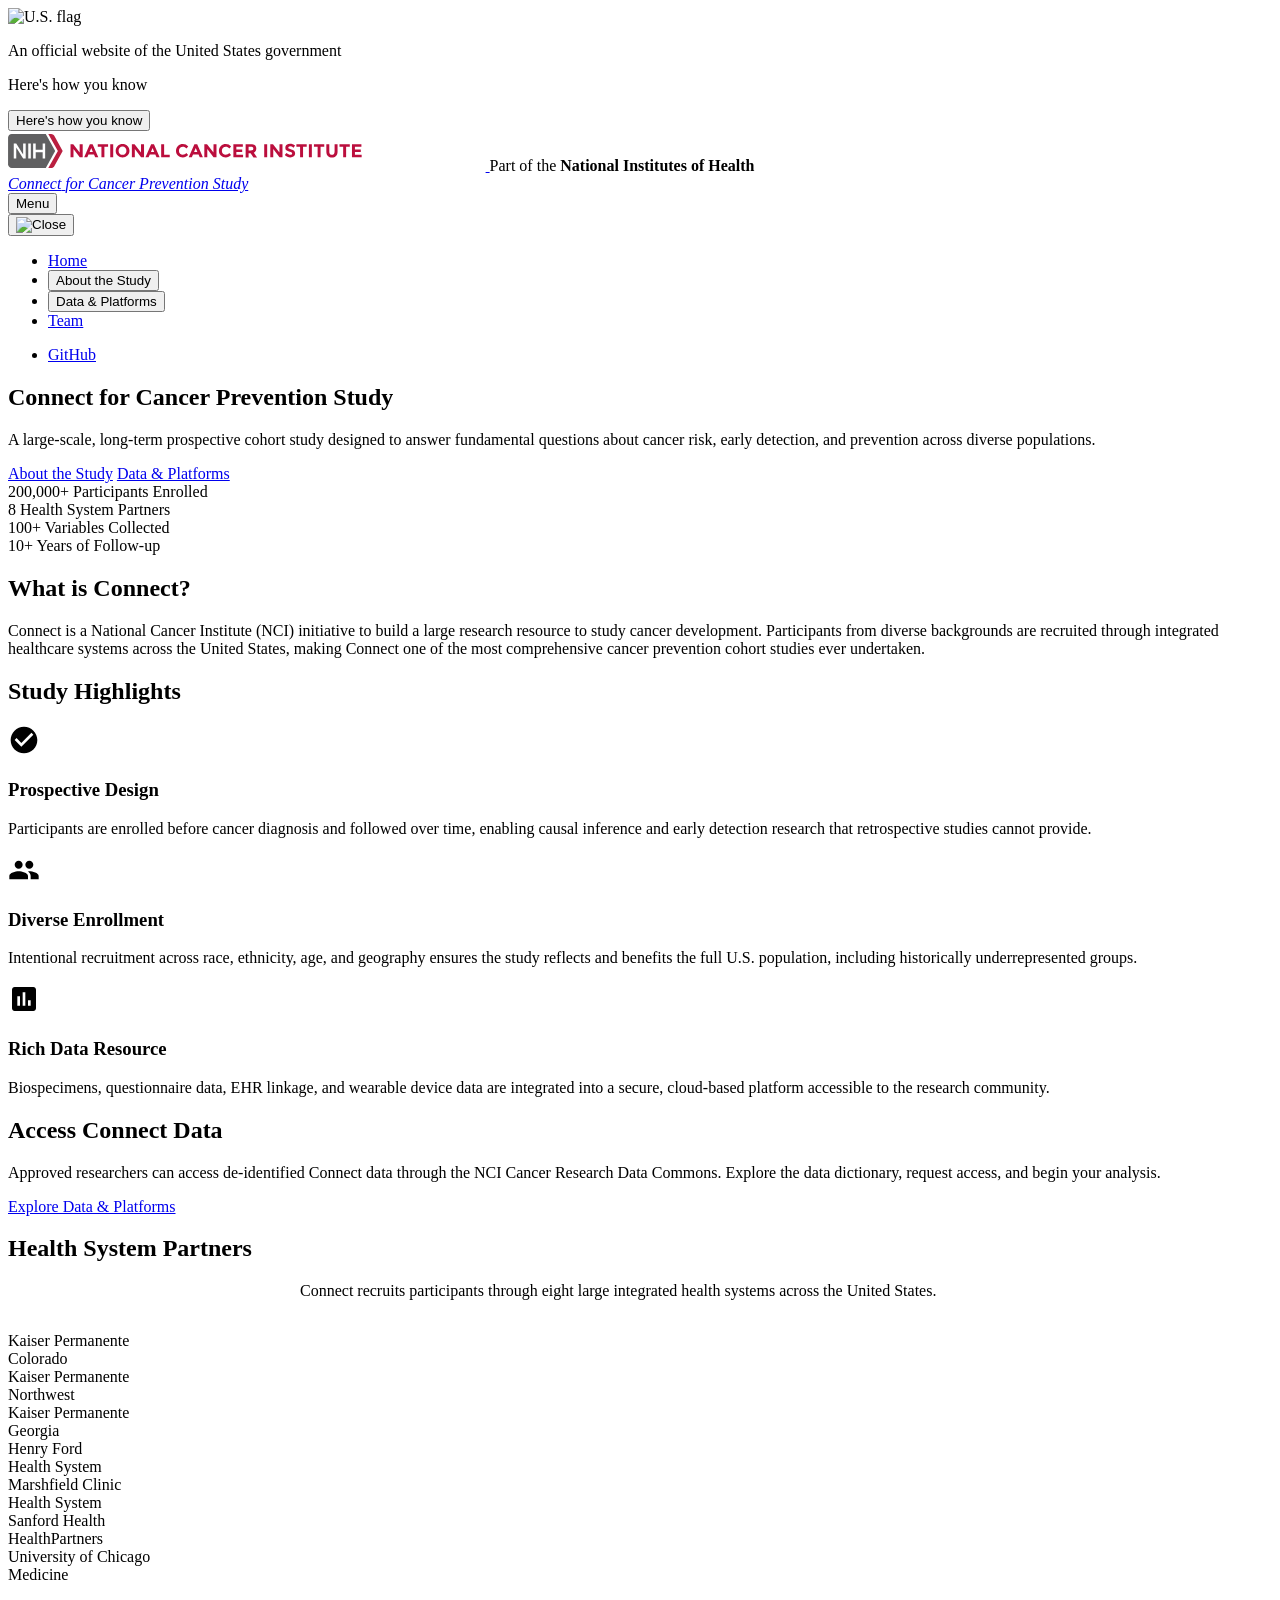
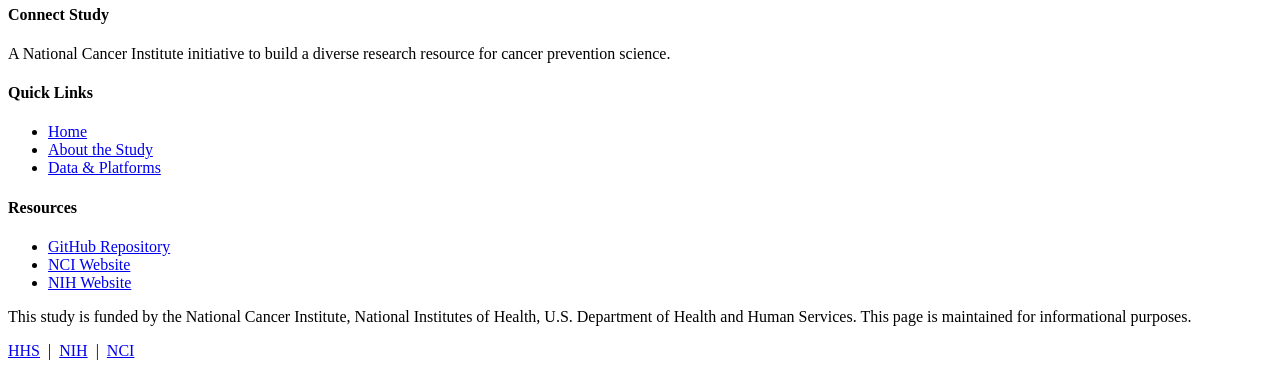
==== index.html @ 4b56f694 "Rename index_html.html to index.html" ====
<!DOCTYPE html>
<html lang="en">
<head>
  <meta charset="UTF-8" />
  <meta name="viewport" content="width=device-width, initial-scale=1.0" />
  <title>Connect for Cancer Prevention Study</title>
  <link rel="stylesheet" href="https://cdn.jsdelivr.net/npm/uswds@3.7.1/dist/css/uswds.min.css" />
  <link rel="stylesheet" href="assets/css/custom.css" />
</head>
<body>

  <!-- Gov Banner -->
  <section class="usa-banner" aria-label="Official website of the United States government">
    <div class="usa-accordion">
      <header class="usa-banner__header">
        <div class="usa-banner__inner">
          <div class="grid-col-auto">
            <img class="usa-banner__header-flag" src="https://designsystem.digital.gov/assets/img/us_flag_small.png" alt="U.S. flag" />
          </div>
          <div class="grid-col-fill tablet:grid-col-auto">
            <p class="usa-banner__header-text">An official website of the United States government</p>
            <p class="usa-banner__header-action" aria-hidden="true">Here's how you know</p>
          </div>
          <button type="button" class="usa-accordion__button usa-banner__button" aria-expanded="false" aria-controls="gov-banner">
            <span class="usa-banner__button-text">Here's how you know</span>
          </button>
        </div>
      </header>
      <div class="usa-banner__content usa-accordion__content" id="gov-banner" hidden>
        <div class="grid-row grid-gap-lg">
          <div class="usa-banner__guidance tablet:grid-col-6">
            <img class="usa-banner__icon usa-media-block__img" src="https://designsystem.digital.gov/assets/img/icon-dot-gov.svg" alt="" />
            <div class="usa-media-block__body">
              <p><strong>Official websites use .gov</strong><br/>A <strong>.gov</strong> website belongs to an official government organization in the United States.</p>
            </div>
          </div>
          <div class="usa-banner__guidance tablet:grid-col-6">
            <img class="usa-banner__icon usa-media-block__img" src="https://designsystem.digital.gov/assets/img/icon-https.svg" alt="" />
            <div class="usa-media-block__body">
              <p><strong>Secure .gov websites use HTTPS</strong><br/>A lock or <strong>https://</strong> means you've safely connected to the .gov website.</p>
            </div>
          </div>
        </div>
      </div>
    </div>
  </section>

  <!-- NCI Header Bar -->
  <div class="nci-header-bar">
    <div class="nci-header-bar__inner grid-container">
      <a href="https://www.cancer.gov" class="nci-header-bar__logo" target="_blank" rel="noopener">
        <img src="assets/img/nci-logo-full.svg" alt="National Cancer Institute" height="40" />
      </a>
      <span class="nci-header-bar__tagline">Part of the <strong>National Institutes of Health</strong></span>
    </div>
  </div>

  <!-- Site Header -->
  <header class="usa-header usa-header--extended connect-header" role="banner">
    <div class="usa-navbar">
      <div class="usa-logo grid-container" id="basic-logo">
        <em class="usa-logo__text">
          <a href="index.html" title="Connect for Cancer Prevention Study">
            <span class="connect-logo-text">Connect</span>
            <span class="connect-logo-sub">for Cancer Prevention Study</span>
          </a>
        </em>
      </div>
      <button type="button" class="usa-menu-btn">Menu</button>
    </div>
    <nav aria-label="Primary navigation" class="usa-nav">
      <div class="usa-nav__inner">
        <button type="button" class="usa-nav__close"><img src="https://designsystem.digital.gov/assets/img/usa-icons/close.svg" alt="Close" /></button>
        <ul class="usa-nav__primary usa-accordion">
          <li class="usa-nav__primary-item">
            <a href="index.html" class="usa-nav__link usa-current"><span>Home</span></a>
          </li>
          <li class="usa-nav__primary-item">
            <button type="button" class="usa-accordion__button usa-nav__link" aria-expanded="false" aria-controls="nav-about">
              <span>About the Study</span>
            </button>
            <ul id="nav-about" class="usa-nav__submenu" hidden>
              <li class="usa-nav__submenu-item"><a href="about.html#overview">Overview</a></li>
              <li class="usa-nav__submenu-item"><a href="about.html#goals">Study Goals</a></li>
              <li class="usa-nav__submenu-item"><a href="about.html#eligibility">Eligibility</a></li>
              <li class="usa-nav__submenu-item"><a href="about.html#timeline">Timeline</a></li>
            </ul>
          </li>
          <li class="usa-nav__primary-item">
            <button type="button" class="usa-accordion__button usa-nav__link" aria-expanded="false" aria-controls="nav-data">
              <span>Data &amp; Platforms</span>
            </button>
            <ul id="nav-data" class="usa-nav__submenu" hidden>
              <li class="usa-nav__submenu-item"><a href="data-platforms.html#access">Data Access</a></li>
              <li class="usa-nav__submenu-item"><a href="data-platforms.html#platforms">Platforms</a></li>
              <li class="usa-nav__submenu-item"><a href="data-platforms.html#dictionary">Data Dictionary</a></li>
              <li class="usa-nav__submenu-item"><a href="data-platforms.html#bsi">Biospecimen Info</a></li>
            </ul>
          </li>
          <li class="usa-nav__primary-item">
            <a href="about.html#team" class="usa-nav__link"><span>Team</span></a>
          </li>
        </ul>
        <div class="usa-nav__secondary">
          <ul class="usa-nav__secondary-links">
            <li class="usa-nav__secondary-item">
              <a href="https://github.com/episphere/connect" target="_blank" rel="noopener">GitHub</a>
            </li>
          </ul>
        </div>
      </div>
    </nav>
  </header>

  <!-- Hero -->
  <section class="connect-hero">
    <div class="grid-container">
      <div class="grid-row grid-gap align-items-center">
        <div class="tablet:grid-col-7">
          <h1 class="connect-hero__title">Connect for Cancer Prevention Study</h1>
          <p class="connect-hero__subtitle">A large-scale, long-term prospective cohort study designed to answer fundamental questions about cancer risk, early detection, and prevention across diverse populations.</p>
          <div class="connect-hero__actions">
            <a href="about.html" class="usa-button connect-btn--primary">About the Study</a>
            <a href="data-platforms.html" class="usa-button connect-btn--outline">Data &amp; Platforms</a>
          </div>
        </div>
        <div class="tablet:grid-col-5 connect-hero__stat-block">
          <div class="connect-stat-grid">
            <div class="connect-stat">
              <span class="connect-stat__number">200,000+</span>
              <span class="connect-stat__label">Participants Enrolled</span>
            </div>
            <div class="connect-stat">
              <span class="connect-stat__number">8</span>
              <span class="connect-stat__label">Health System Partners</span>
            </div>
            <div class="connect-stat">
              <span class="connect-stat__number">100+</span>
              <span class="connect-stat__label">Variables Collected</span>
            </div>
            <div class="connect-stat">
              <span class="connect-stat__number">10+</span>
              <span class="connect-stat__label">Years of Follow-up</span>
            </div>
          </div>
        </div>
      </div>
    </div>
  </section>

  <!-- Main Content -->
  <main id="main-content">

    <!-- Intro Section -->
    <section class="connect-section connect-section--white">
      <div class="grid-container">
        <div class="grid-row grid-gap">
          <div class="tablet:grid-col-8 tablet:grid-offset-2 text-center">
            <h2 class="connect-section__title">What is Connect?</h2>
            <p class="connect-section__lead">Connect is a National Cancer Institute (NCI) initiative to build a large research resource to study cancer development. Participants from diverse backgrounds are recruited through integrated healthcare systems across the United States, making Connect one of the most comprehensive cancer prevention cohort studies ever undertaken.</p>
          </div>
        </div>
      </div>
    </section>

    <!-- Feature Cards -->
    <section class="connect-section connect-section--gray">
      <div class="grid-container">
        <h2 class="connect-section__title text-center">Study Highlights</h2>
        <div class="grid-row grid-gap">
          <div class="tablet:grid-col-4">
            <div class="connect-card">
              <div class="connect-card__icon connect-card__icon--blue">
                <svg aria-hidden="true" focusable="false" viewBox="0 0 24 24" width="32" height="32"><path fill="currentColor" d="M12 2C6.48 2 2 6.48 2 12s4.48 10 10 10 10-4.48 10-10S17.52 2 12 2zm-2 15l-5-5 1.41-1.41L10 14.17l7.59-7.59L19 8l-9 9z"/></svg>
              </div>
              <h3 class="connect-card__title">Prospective Design</h3>
              <p class="connect-card__body">Participants are enrolled before cancer diagnosis and followed over time, enabling causal inference and early detection research that retrospective studies cannot provide.</p>
            </div>
          </div>
          <div class="tablet:grid-col-4">
            <div class="connect-card">
              <div class="connect-card__icon connect-card__icon--teal">
                <svg aria-hidden="true" focusable="false" viewBox="0 0 24 24" width="32" height="32"><path fill="currentColor" d="M16 11c1.66 0 2.99-1.34 2.99-3S17.66 5 16 5c-1.66 0-3 1.34-3 3s1.34 3 3 3zm-8 0c1.66 0 2.99-1.34 2.99-3S9.66 5 8 5C6.34 5 5 6.34 5 8s1.34 3 3 3zm0 2c-2.33 0-7 1.17-7 3.5V19h14v-2.5c0-2.33-4.67-3.5-7-3.5zm8 0c-.29 0-.62.02-.97.05 1.16.84 1.97 1.97 1.97 3.45V19h6v-2.5c0-2.33-4.67-3.5-7-3.5z"/></svg>
              </div>
              <h3 class="connect-card__title">Diverse Enrollment</h3>
              <p class="connect-card__body">Intentional recruitment across race, ethnicity, age, and geography ensures the study reflects and benefits the full U.S. population, including historically underrepresented groups.</p>
            </div>
          </div>
          <div class="tablet:grid-col-4">
            <div class="connect-card">
              <div class="connect-card__icon connect-card__icon--red">
                <svg aria-hidden="true" focusable="false" viewBox="0 0 24 24" width="32" height="32"><path fill="currentColor" d="M19 3H5c-1.1 0-2 .9-2 2v14c0 1.1.9 2 2 2h14c1.1 0 2-.9 2-2V5c0-1.1-.9-2-2-2zM9 17H7v-7h2v7zm4 0h-2V7h2v10zm4 0h-2v-4h2v4z"/></svg>
              </div>
              <h3 class="connect-card__title">Rich Data Resource</h3>
              <p class="connect-card__body">Biospecimens, questionnaire data, EHR linkage, and wearable device data are integrated into a secure, cloud-based platform accessible to the research community.</p>
            </div>
          </div>
        </div>
      </div>
    </section>

    <!-- Data Platform CTA -->
    <section class="connect-section connect-section--blue-dark">
      <div class="grid-container">
        <div class="grid-row grid-gap align-items-center">
          <div class="tablet:grid-col-8">
            <h2 class="connect-section__title connect-section__title--light">Access Connect Data</h2>
            <p class="connect-section__lead connect-section__lead--light">Approved researchers can access de-identified Connect data through the NCI Cancer Research Data Commons. Explore the data dictionary, request access, and begin your analysis.</p>
          </div>
          <div class="tablet:grid-col-4 text-right">
            <a href="data-platforms.html" class="usa-button connect-btn--white">Explore Data &amp; Platforms</a>
          </div>
        </div>
      </div>
    </section>

    <!-- Study Sites -->
    <section class="connect-section connect-section--white">
      <div class="grid-container">
        <h2 class="connect-section__title text-center">Health System Partners</h2>
        <p class="text-center connect-section__lead" style="max-width:680px;margin:0 auto 2rem;">Connect recruits participants through eight large integrated health systems across the United States.</p>
        <div class="connect-sites-grid">
          <div class="connect-site">Kaiser Permanente<br/><span>Colorado</span></div>
          <div class="connect-site">Kaiser Permanente<br/><span>Northwest</span></div>
          <div class="connect-site">Kaiser Permanente<br/><span>Georgia</span></div>
          <div class="connect-site">Henry Ford<br/><span>Health System</span></div>
          <div class="connect-site">Marshfield Clinic<br/><span>Health System</span></div>
          <div class="connect-site">Sanford Health</div>
          <div class="connect-site">HealthPartners</div>
          <div class="connect-site">University of Chicago<br/><span>Medicine</span></div>
        </div>
      </div>
    </section>

  </main>

  <!-- Footer -->
  <footer class="usa-footer connect-footer">
    <div class="usa-footer__primary-section">
      <div class="grid-container">
        <div class="grid-row grid-gap">
          <div class="tablet:grid-col-4">
            <h4 class="connect-footer__heading">Connect Study</h4>
            <p>A National Cancer Institute initiative to build a diverse research resource for cancer prevention science.</p>
          </div>
          <div class="tablet:grid-col-4">
            <h4 class="connect-footer__heading">Quick Links</h4>
            <ul class="usa-list usa-list--unstyled">
              <li><a href="index.html" class="connect-footer__link">Home</a></li>
              <li><a href="about.html" class="connect-footer__link">About the Study</a></li>
              <li><a href="data-platforms.html" class="connect-footer__link">Data &amp; Platforms</a></li>
            </ul>
          </div>
          <div class="tablet:grid-col-4">
            <h4 class="connect-footer__heading">Resources</h4>
            <ul class="usa-list usa-list--unstyled">
              <li><a href="https://github.com/episphere/connect" class="connect-footer__link" target="_blank" rel="noopener">GitHub Repository</a></li>
              <li><a href="https://www.cancer.gov" class="connect-footer__link" target="_blank" rel="noopener">NCI Website</a></li>
              <li><a href="https://www.nih.gov" class="connect-footer__link" target="_blank" rel="noopener">NIH Website</a></li>
            </ul>
          </div>
        </div>
      </div>
    </div>
    <div class="usa-footer__secondary-section connect-footer__secondary">
      <div class="grid-container">
        <div class="grid-row align-items-center">
          <div class="tablet:grid-col-8">
            <p class="connect-footer__legal">This study is funded by the National Cancer Institute, National Institutes of Health, U.S. Department of Health and Human Services. This page is maintained for informational purposes.</p>
          </div>
          <div class="tablet:grid-col-4 text-right">
            <a href="https://www.hhs.gov" class="connect-footer__link" target="_blank" rel="noopener">HHS</a> &nbsp;|&nbsp;
            <a href="https://www.nih.gov" class="connect-footer__link" target="_blank" rel="noopener">NIH</a> &nbsp;|&nbsp;
            <a href="https://www.cancer.gov" class="connect-footer__link" target="_blank" rel="noopener">NCI</a>
          </div>
        </div>
      </div>
    </div>
  </footer>

  <script src="https://cdn.jsdelivr.net/npm/uswds@3.7.1/dist/js/uswds.min.js"></script>
  <script src="assets/js/main.js"></script>
</body>
</html>
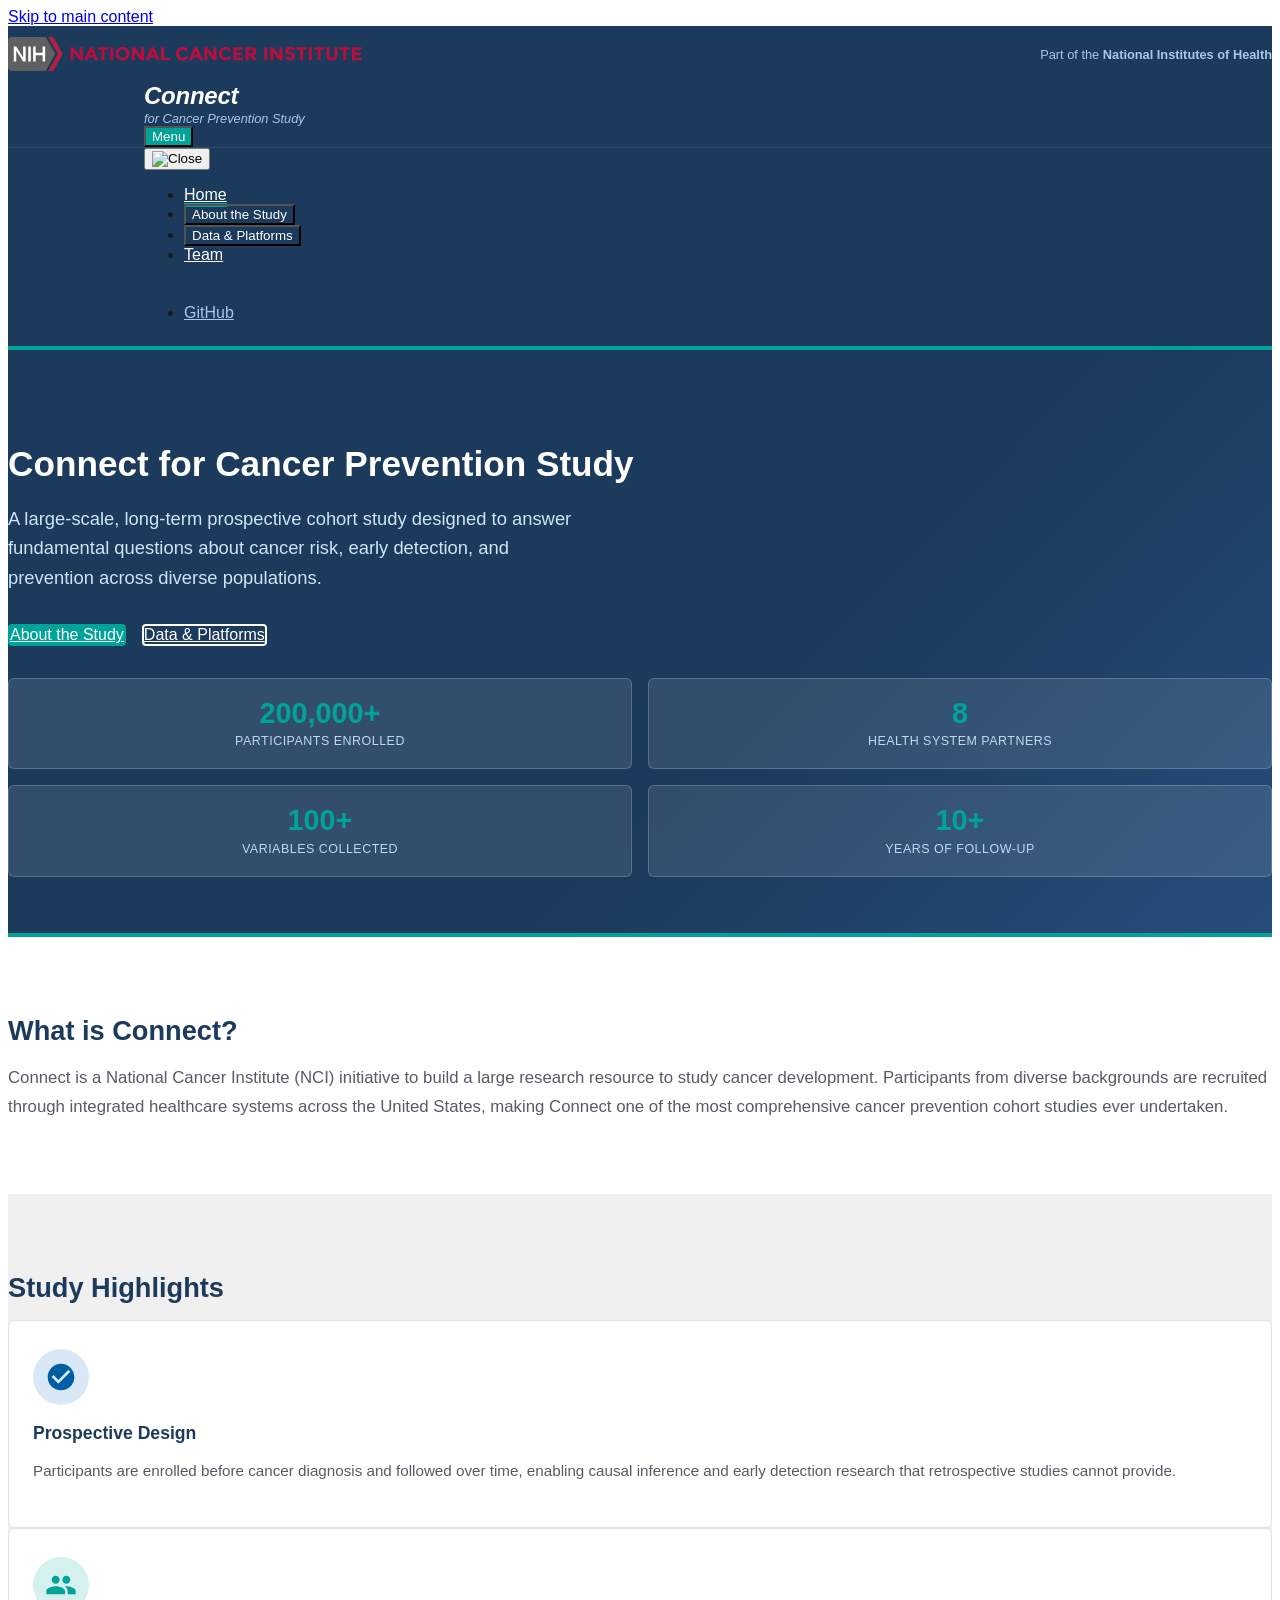
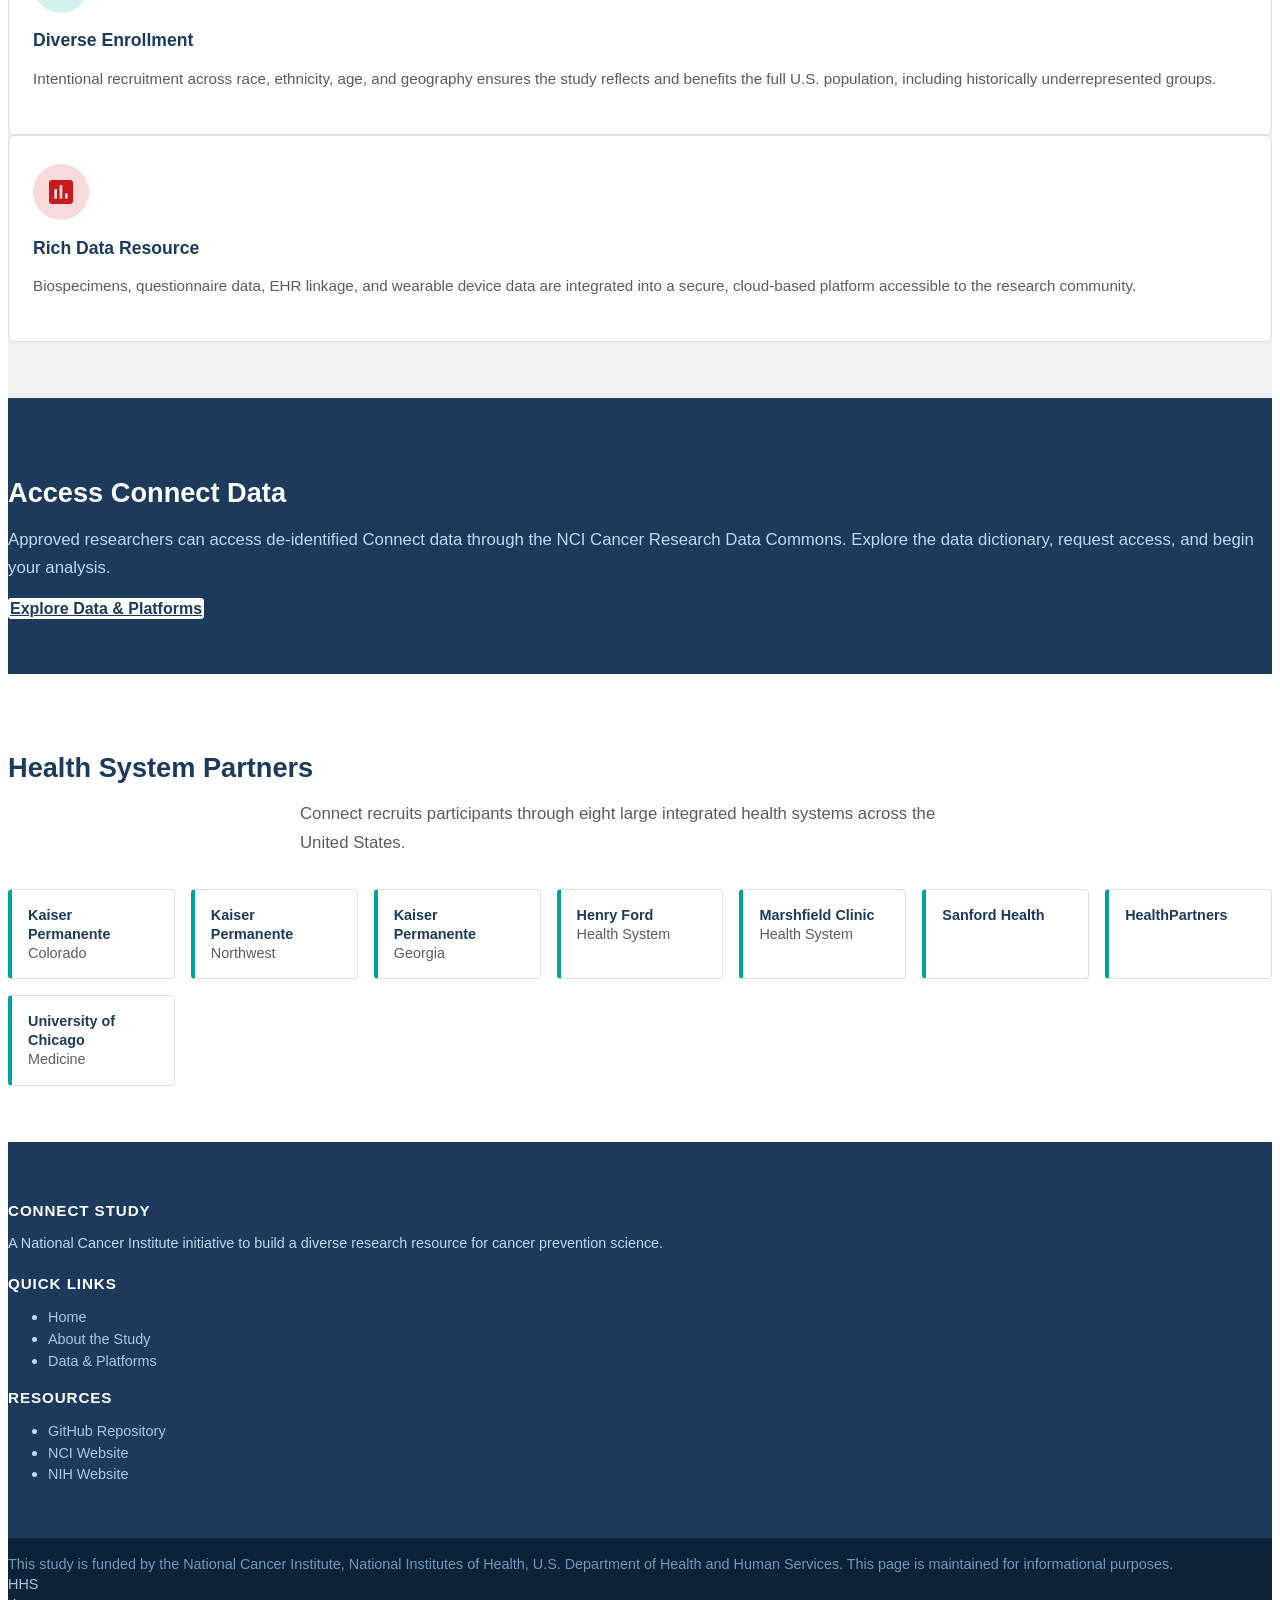
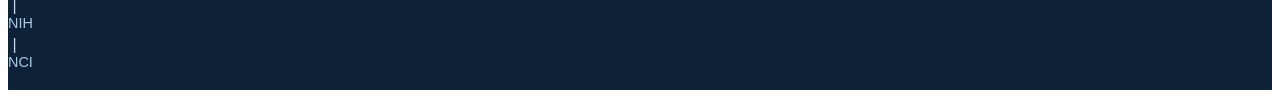
==== commit 67971d02: "Remove gov banner and harden header for USWDS conformance Remove the "Official website of the United" ====
--- a/index.html
+++ b/index.html
@@ -9,41 +9,7 @@
 </head>
 <body>
 
-  <!-- Gov Banner -->
-  <section class="usa-banner" aria-label="Official website of the United States government">
-    <div class="usa-accordion">
-      <header class="usa-banner__header">
-        <div class="usa-banner__inner">
-          <div class="grid-col-auto">
-            <img class="usa-banner__header-flag" src="https://designsystem.digital.gov/assets/img/us_flag_small.png" alt="U.S. flag" />
-          </div>
-          <div class="grid-col-fill tablet:grid-col-auto">
-            <p class="usa-banner__header-text">An official website of the United States government</p>
-            <p class="usa-banner__header-action" aria-hidden="true">Here's how you know</p>
-          </div>
-          <button type="button" class="usa-accordion__button usa-banner__button" aria-expanded="false" aria-controls="gov-banner">
-            <span class="usa-banner__button-text">Here's how you know</span>
-          </button>
-        </div>
-      </header>
-      <div class="usa-banner__content usa-accordion__content" id="gov-banner" hidden>
-        <div class="grid-row grid-gap-lg">
-          <div class="usa-banner__guidance tablet:grid-col-6">
-            <img class="usa-banner__icon usa-media-block__img" src="https://designsystem.digital.gov/assets/img/icon-dot-gov.svg" alt="" />
-            <div class="usa-media-block__body">
-              <p><strong>Official websites use .gov</strong><br/>A <strong>.gov</strong> website belongs to an official government organization in the United States.</p>
-            </div>
-          </div>
-          <div class="usa-banner__guidance tablet:grid-col-6">
-            <img class="usa-banner__icon usa-media-block__img" src="https://designsystem.digital.gov/assets/img/icon-https.svg" alt="" />
-            <div class="usa-media-block__body">
-              <p><strong>Secure .gov websites use HTTPS</strong><br/>A lock or <strong>https://</strong> means you've safely connected to the .gov website.</p>
-            </div>
-          </div>
-        </div>
-      </div>
-    </div>
-  </section>
+  <a class="usa-skipnav" href="#main-content">Skip to main content</a>
 
   <!-- NCI Header Bar -->
   <div class="nci-header-bar">
@@ -58,7 +24,7 @@
   <!-- Site Header -->
   <header class="usa-header usa-header--extended connect-header" role="banner">
     <div class="usa-navbar">
-      <div class="usa-logo grid-container" id="basic-logo">
+      <div class="usa-logo" id="basic-logo">
         <em class="usa-logo__text">
           <a href="index.html" title="Connect for Cancer Prevention Study">
             <span class="connect-logo-text">Connect</span>
@@ -70,7 +36,7 @@
     </div>
     <nav aria-label="Primary navigation" class="usa-nav">
       <div class="usa-nav__inner">
-        <button type="button" class="usa-nav__close"><img src="https://designsystem.digital.gov/assets/img/usa-icons/close.svg" alt="Close" /></button>
+        <button type="button" class="usa-nav__close"><img src="https://designsystem.digital.gov/assets/img/usa-icons/close.svg" role="img" alt="Close" /></button>
         <ul class="usa-nav__primary usa-accordion">
           <li class="usa-nav__primary-item">
             <a href="index.html" class="usa-nav__link usa-current"><span>Home</span></a>
--- a/assets/css/custom.css
+++ b/assets/css/custom.css
@@ -0,0 +1,703 @@
+/* ============================================================
+   Connect for Cancer Prevention Study — Custom Styles
+   Built on top of USWDS 3.x
+   NCI color palette: Navy #1b3a5c, Blue #005ea2, Teal #00a398,
+   Red #c9181e, Light gray #f0f0f0
+   ============================================================ */
+
+/* ---- CSS Custom Properties ---- */
+:root {
+  --connect-navy:       #1b3a5c;
+  --connect-blue:       #005ea2;
+  --connect-blue-light: #d9e8f6;
+  --connect-teal:       #00a398;
+  --connect-teal-light: #d4f1f0;
+  --connect-red:        #c9181e;
+  --connect-red-light:  #f8dada;
+  --connect-gray-bg:    #f0f0f0;
+  --connect-gray-dark:  #565c65;
+  --connect-white:      #ffffff;
+  --connect-text:       #1b1b1b;
+  --connect-border:     #dfe1e2;
+  --connect-font:       'Public Sans', 'Source Sans Pro', Arial, sans-serif;
+}
+
+body {
+  font-family: var(--connect-font);
+  color: var(--connect-text);
+}
+
+/* ---- NCI Header Bar ---- */
+.nci-header-bar {
+  background-color: var(--connect-navy);
+  padding: 0.5rem 0;
+}
+.nci-header-bar__inner {
+  display: flex;
+  align-items: center;
+  justify-content: space-between;
+}
+.nci-header-bar__logo img {
+  display: block;
+  /* If SVG not available, fallback text */
+}
+.nci-header-bar__logo {
+  text-decoration: none;
+  color: white;
+  font-weight: 700;
+  font-size: 1.1rem;
+  letter-spacing: 0.01em;
+}
+.nci-header-bar__tagline {
+  color: #a9c8e8;
+  font-size: 0.8rem;
+}
+
+/* ---- Site Header / Nav ----
+   Built on the USWDS extended-header pattern
+   (.usa-header--extended). The navbar (logo row)
+   is navy to flow visually with the NCI bar above;
+   the slide-out mobile menu is scoped separately
+   so submenu accordions stay accessible. */
+
+.connect-header {
+  border-bottom: 4px solid var(--connect-teal);
+  background-color: var(--connect-navy);
+}
+
+/* Navbar row = logo + mobile menu button.
+   Constrained to the USWDS container width.
+   We no longer rely on putting .grid-container
+   on .usa-logo — that conflicts with .usa-navbar's
+   flex layout. */
+.connect-header .usa-navbar {
+  background-color: var(--connect-navy);
+  max-width: 64rem;
+  margin-left: auto;
+  margin-right: auto;
+  padding-left: 1rem;
+  padding-right: 1rem;
+  min-height: 4rem;
+  box-sizing: border-box;
+  border-bottom: 0;
+}
+.connect-header .usa-logo { margin: 0; }
+.connect-header .usa-logo a {
+  text-decoration: none;
+  display: flex;
+  flex-direction: column;
+  line-height: 1.2;
+}
+.connect-logo-text {
+  color: var(--connect-white);
+  font-size: 1.5rem;
+  font-weight: 700;
+  letter-spacing: -0.01em;
+}
+.connect-logo-sub {
+  color: #a9c8e8;
+  font-size: 0.8rem;
+  font-weight: 400;
+}
+
+/* Mobile hamburger button (visible below 64em). */
+.connect-header .usa-menu-btn {
+  background-color: var(--connect-teal);
+  color: var(--connect-white);
+}
+.connect-header .usa-menu-btn:hover {
+  background-color: #008f85;
+}
+
+/* =============================================
+   Desktop (≥ 64em) — horizontal nav with navy bg
+   ============================================= */
+@media (min-width: 64em) {
+  .connect-header .usa-nav {
+    background-color: var(--connect-navy);
+    padding: 0;
+    border-top: 1px solid rgba(255, 255, 255, 0.08);
+  }
+
+  /* Center the nav inner row to match the navbar width */
+  .connect-header .usa-nav__inner {
+    max-width: 64rem;
+    margin-left: auto;
+    margin-right: auto;
+    padding-left: 1rem;
+    padding-right: 1rem;
+    box-sizing: border-box;
+  }
+
+  /* Primary nav links (top level) */
+  .connect-header .usa-nav__primary > .usa-nav__primary-item > a,
+  .connect-header .usa-nav__primary > .usa-nav__primary-item > button {
+    color: var(--connect-white);
+    background-color: transparent;
+  }
+  .connect-header .usa-nav__primary > .usa-nav__primary-item > a:hover,
+  .connect-header .usa-nav__primary > .usa-nav__primary-item > button:hover {
+    color: var(--connect-white);
+    background-color: rgba(255, 255, 255, 0.12);
+  }
+
+  /* Active (current page) indicator */
+  .connect-header .usa-nav__primary > .usa-nav__primary-item > .usa-current,
+  .connect-header .usa-nav__primary > .usa-nav__primary-item > .usa-current:hover {
+    color: var(--connect-white);
+    background-color: transparent;
+    border-bottom: 4px solid var(--connect-teal);
+  }
+  /* Clear USWDS default left-border marker on .usa-current */
+  .connect-header .usa-nav__primary .usa-current::after {
+    display: none;
+  }
+
+  /* Expanded accordion button (submenu open) */
+  .connect-header .usa-nav__primary button[aria-expanded="true"] {
+    background-color: rgba(255, 255, 255, 0.12);
+    color: var(--connect-white);
+  }
+
+  /* Desktop dropdown submenu */
+  .connect-header .usa-nav__submenu {
+    background-color: var(--connect-navy);
+    border-top: 4px solid var(--connect-teal);
+  }
+  .connect-header .usa-nav__submenu-item a {
+    color: var(--connect-white);
+  }
+  .connect-header .usa-nav__submenu-item a:hover {
+    background-color: rgba(255, 255, 255, 0.12);
+    color: var(--connect-white);
+  }
+
+  /* Secondary nav (GitHub link) */
+  .connect-header .usa-nav__secondary {
+    margin-top: 0;
+    padding-top: 0.5rem;
+    padding-bottom: 0.5rem;
+  }
+  .connect-header .usa-nav__secondary-links a {
+    color: #a9c8e8;
+  }
+  .connect-header .usa-nav__secondary-links a:hover {
+    color: var(--connect-white);
+  }
+}
+
+/* =============================================
+   Mobile (< 64em) — USWDS slide-out menu.
+   Keep USWDS default light background so
+   nested accordion submenus remain accessible.
+   ============================================= */
+@media (max-width: 63.99em) {
+  .connect-header .usa-nav {
+    /* USWDS default: white background. Don't override. */
+    padding-top: 1rem;
+  }
+  .connect-header .usa-nav__primary > .usa-nav__primary-item > .usa-current {
+    border-left: 4px solid var(--connect-teal);
+  }
+  /* Close button sits on the light slide-out, so leave
+     its defaults (USWDS ships accessible styles). */
+}
+
+/* ---- Hero (Homepage) ---- */
+.connect-hero {
+  background: linear-gradient(135deg, var(--connect-navy) 60%, #264d7a 100%);
+  color: var(--connect-white);
+  padding: 4rem 0 3.5rem;
+  border-bottom: 4px solid var(--connect-teal);
+}
+.connect-hero__title {
+  font-size: 2.2rem;
+  font-weight: 700;
+  line-height: 1.2;
+  margin-bottom: 1rem;
+  color: white;
+}
+.connect-hero__subtitle {
+  font-size: 1.15rem;
+  line-height: 1.6;
+  color: #d0e4f7;
+  max-width: 580px;
+  margin-bottom: 2rem;
+}
+.connect-hero__actions {
+  display: flex;
+  gap: 1rem;
+  flex-wrap: wrap;
+}
+.connect-hero__stat-block {
+  padding-top: 1rem;
+}
+
+/* Stat Grid */
+.connect-stat-grid {
+  display: grid;
+  grid-template-columns: 1fr 1fr;
+  gap: 1rem;
+  margin-top: 1rem;
+}
+.connect-stat {
+  background: rgba(255,255,255,0.1);
+  border: 1px solid rgba(255,255,255,0.2);
+  border-radius: 6px;
+  padding: 1.25rem 1rem;
+  text-align: center;
+}
+.connect-stat__number {
+  display: block;
+  font-size: 1.8rem;
+  font-weight: 700;
+  color: var(--connect-teal);
+  line-height: 1;
+  margin-bottom: 0.4rem;
+}
+.connect-stat__label {
+  display: block;
+  font-size: 0.78rem;
+  color: #c0d8f0;
+  text-transform: uppercase;
+  letter-spacing: 0.04em;
+}
+
+/* ---- Buttons ---- */
+.connect-btn--primary {
+  background-color: var(--connect-teal) !important;
+  color: white !important;
+  border: 2px solid var(--connect-teal) !important;
+  border-radius: 4px;
+}
+.connect-btn--primary:hover {
+  background-color: #008f85 !important;
+  border-color: #008f85 !important;
+}
+.connect-btn--outline {
+  background-color: transparent !important;
+  color: var(--connect-white) !important;
+  border: 2px solid var(--connect-white) !important;
+  border-radius: 4px;
+}
+.connect-btn--outline:hover {
+  background-color: rgba(255,255,255,0.15) !important;
+}
+.connect-btn--white {
+  background-color: var(--connect-white) !important;
+  color: var(--connect-navy) !important;
+  border: 2px solid var(--connect-white) !important;
+  font-weight: 700;
+  border-radius: 4px;
+}
+.connect-btn--white:hover {
+  background-color: #e8f4fb !important;
+}
+
+/* ---- Sections ---- */
+.connect-section {
+  padding: 3.5rem 0;
+}
+.connect-section--white { background: var(--connect-white); }
+.connect-section--gray  { background: var(--connect-gray-bg); }
+.connect-section--blue-dark { background: var(--connect-navy); }
+
+.connect-section__title {
+  font-size: 1.7rem;
+  font-weight: 700;
+  color: var(--connect-navy);
+  margin-bottom: 1rem;
+}
+.connect-section__title--light { color: var(--connect-white); }
+.connect-section__lead {
+  font-size: 1.05rem;
+  line-height: 1.7;
+  color: var(--connect-gray-dark);
+}
+.connect-section__lead--light { color: #c0d8f0; }
+
+/* ---- Cards (homepage) ---- */
+.connect-card {
+  background: var(--connect-white);
+  border: 1px solid var(--connect-border);
+  border-radius: 6px;
+  padding: 1.75rem 1.5rem;
+  height: 100%;
+  transition: box-shadow 0.2s;
+}
+.connect-card:hover { box-shadow: 0 4px 16px rgba(0,0,0,0.1); }
+.connect-card__icon {
+  width: 56px;
+  height: 56px;
+  border-radius: 50%;
+  display: flex;
+  align-items: center;
+  justify-content: center;
+  margin-bottom: 1rem;
+}
+.connect-card__icon--blue { background: var(--connect-blue-light); color: var(--connect-blue); }
+.connect-card__icon--teal { background: var(--connect-teal-light); color: var(--connect-teal); }
+.connect-card__icon--red  { background: var(--connect-red-light);  color: var(--connect-red);  }
+.connect-card__title {
+  font-size: 1.1rem;
+  font-weight: 700;
+  color: var(--connect-navy);
+  margin-bottom: 0.5rem;
+}
+.connect-card__body {
+  font-size: 0.95rem;
+  color: var(--connect-gray-dark);
+  line-height: 1.6;
+}
+
+/* ---- Health System Sites Grid ---- */
+.connect-sites-grid {
+  display: grid;
+  grid-template-columns: repeat(auto-fit, minmax(160px, 1fr));
+  gap: 1rem;
+}
+.connect-site {
+  background: var(--connect-white);
+  border: 1px solid var(--connect-border);
+  border-left: 4px solid var(--connect-teal);
+  border-radius: 4px;
+  padding: 1rem;
+  font-size: 0.9rem;
+  font-weight: 600;
+  color: var(--connect-navy);
+  line-height: 1.3;
+}
+.connect-site span {
+  font-weight: 400;
+  color: var(--connect-gray-dark);
+}
+
+/* ---- Page Hero (inner pages) ---- */
+.connect-page-hero {
+  background-color: var(--connect-navy);
+  padding: 2rem 0 1.75rem;
+  border-bottom: 4px solid var(--connect-teal);
+}
+.connect-page-hero__title {
+  color: var(--connect-white);
+  font-size: 1.9rem;
+  font-weight: 700;
+  margin: 0.5rem 0 0;
+}
+.connect-page-hero .usa-breadcrumb {
+  background: transparent;
+  padding: 0;
+  margin-bottom: 0.5rem;
+}
+.connect-page-hero .usa-breadcrumb__link,
+.connect-page-hero .usa-breadcrumb__list-item::after {
+  color: #a9c8e8;
+}
+.connect-page-hero .usa-current {
+  color: #d0e4f7;
+}
+
+/* ---- Content Layout (inner pages) ---- */
+.connect-content-layout {
+  padding-top: 2.5rem;
+  padding-bottom: 3rem;
+}
+.connect-main-content {
+  min-width: 0;
+}
+.connect-content-section {
+  border-bottom: 1px solid var(--connect-border);
+  padding-bottom: 2.5rem;
+  margin-bottom: 2.5rem;
+}
+.connect-content-section:last-child {
+  border-bottom: none;
+  padding-bottom: 0;
+}
+.connect-content-section h2 {
+  font-size: 1.5rem;
+  font-weight: 700;
+  color: var(--connect-navy);
+  border-left: 4px solid var(--connect-teal);
+  padding-left: 0.75rem;
+  margin-bottom: 1rem;
+}
+
+/* ---- Sidebar ---- */
+.connect-sidebar {
+  padding-top: 0.25rem;
+}
+.connect-sidenav {
+  background: var(--connect-gray-bg);
+  border-left: 4px solid var(--connect-navy);
+  padding: 1.25rem 1rem;
+  border-radius: 0 4px 4px 0;
+  margin-bottom: 1.5rem;
+}
+.connect-sidenav__label {
+  font-size: 0.78rem;
+  text-transform: uppercase;
+  letter-spacing: 0.08em;
+  color: var(--connect-gray-dark);
+  font-weight: 700;
+  margin-bottom: 0.75rem;
+}
+.connect-sidenav__link {
+  display: block;
+  padding: 0.35rem 0;
+  font-size: 0.9rem;
+  color: var(--connect-blue);
+  text-decoration: none;
+  border-bottom: 1px solid var(--connect-border);
+}
+.connect-sidenav__link:last-child { border-bottom: none; }
+.connect-sidenav__link:hover { color: var(--connect-navy); text-decoration: underline; }
+
+.connect-sidebar-cta {
+  background: var(--connect-blue-light);
+  border: 1px solid #a8cef0;
+  border-radius: 4px;
+  padding: 1.25rem 1rem;
+}
+.connect-sidebar-cta h4 {
+  font-size: 1rem;
+  font-weight: 700;
+  color: var(--connect-navy);
+  margin-bottom: 0.5rem;
+}
+.connect-sidebar-cta p {
+  font-size: 0.875rem;
+  color: var(--connect-gray-dark);
+  margin-bottom: 1rem;
+}
+
+/* ---- Accordion (data access) ---- */
+.connect-accordion.usa-accordion .usa-accordion__button {
+  background-color: var(--connect-navy);
+  color: white;
+  font-weight: 600;
+}
+.connect-accordion.usa-accordion .usa-accordion__button:hover {
+  background-color: #264d7a;
+}
+.connect-accordion.usa-accordion .usa-accordion__content {
+  border: 1px solid var(--connect-border);
+  border-top: none;
+}
+
+/* ---- Platform Cards ---- */
+.connect-platform-card {
+  border: 1px solid var(--connect-border);
+  border-radius: 6px;
+  overflow: hidden;
+  margin-bottom: 1.5rem;
+  height: calc(100% - 1.5rem);
+}
+.connect-platform-card__header {
+  padding: 0.875rem 1.25rem;
+  color: white;
+}
+.connect-platform-card__header h3 {
+  margin: 0;
+  font-size: 1rem;
+  font-weight: 700;
+  color: white;
+}
+.connect-platform-card__header--blue { background: var(--connect-blue); }
+.connect-platform-card__header--teal { background: var(--connect-teal); }
+.connect-platform-card__header--red  { background: var(--connect-red);  }
+.connect-platform-card__header--gray { background: var(--connect-gray-dark); }
+.connect-platform-card__body {
+  padding: 1.25rem;
+  font-size: 0.9rem;
+  background: white;
+}
+.connect-platform-card__body p { margin-bottom: 0.75rem; }
+.connect-platform-card__body ul { padding-left: 1.25rem; margin-bottom: 0.75rem; }
+.connect-platform-card__body li { margin-bottom: 0.3rem; }
+
+/* ---- Design Cards (about page) ---- */
+.connect-design-card {
+  background: var(--connect-gray-bg);
+  border-radius: 6px;
+  padding: 1.25rem;
+  margin-bottom: 1rem;
+  border-left: 3px solid var(--connect-teal);
+}
+.connect-design-card h3 {
+  font-size: 0.95rem;
+  font-weight: 700;
+  text-transform: uppercase;
+  letter-spacing: 0.04em;
+  color: var(--connect-navy);
+  margin-bottom: 0.5rem;
+}
+.connect-design-card p { font-size: 0.9rem; margin: 0; }
+
+/* ---- Timeline ---- */
+.connect-timeline {
+  position: relative;
+  padding-left: 2rem;
+}
+.connect-timeline::before {
+  content: '';
+  position: absolute;
+  left: 0.45rem;
+  top: 0;
+  bottom: 0;
+  width: 2px;
+  background: var(--connect-border);
+}
+.connect-timeline__item {
+  position: relative;
+  padding-bottom: 1.75rem;
+  display: flex;
+  gap: 1rem;
+}
+.connect-timeline__marker {
+  position: absolute;
+  left: -1.65rem;
+  top: 0.25rem;
+  width: 14px;
+  height: 14px;
+  border-radius: 50%;
+  background: var(--connect-teal);
+  border: 2px solid white;
+  box-shadow: 0 0 0 2px var(--connect-teal);
+  flex-shrink: 0;
+}
+.connect-timeline__marker--future {
+  background: white;
+  border-color: var(--connect-gray-dark);
+  box-shadow: 0 0 0 2px var(--connect-gray-dark);
+}
+.connect-timeline__content strong {
+  display: block;
+  color: var(--connect-navy);
+  font-weight: 700;
+  margin-bottom: 0.25rem;
+}
+.connect-timeline__content p {
+  margin: 0;
+  font-size: 0.9rem;
+  color: var(--connect-gray-dark);
+}
+
+/* ---- Team Cards ---- */
+.connect-team-card {
+  display: flex;
+  align-items: flex-start;
+  gap: 1rem;
+  background: var(--connect-gray-bg);
+  border-radius: 6px;
+  padding: 1.25rem;
+  margin-bottom: 1rem;
+}
+.connect-team-card__initials {
+  width: 48px;
+  height: 48px;
+  border-radius: 50%;
+  background: var(--connect-navy);
+  color: white;
+  display: flex;
+  align-items: center;
+  justify-content: center;
+  font-size: 0.85rem;
+  font-weight: 700;
+  flex-shrink: 0;
+}
+.connect-team-card strong {
+  display: block;
+  color: var(--connect-navy);
+  margin-bottom: 0.25rem;
+}
+.connect-team-card p { font-size: 0.875rem; margin: 0 0 0.25rem; }
+
+/* ---- Biospecimen Cards ---- */
+.connect-bsi-card {
+  background: white;
+  border: 1px solid var(--connect-border);
+  border-radius: 6px;
+  padding: 1.25rem;
+  margin-bottom: 1rem;
+}
+.connect-bsi-card__type {
+  font-weight: 700;
+  font-size: 1rem;
+  color: white;
+  background: var(--connect-navy);
+  display: inline-block;
+  padding: 0.2rem 0.75rem;
+  border-radius: 100px;
+  margin-bottom: 0.75rem;
+}
+.connect-bsi-card ul {
+  margin: 0;
+  padding-left: 1.2rem;
+  font-size: 0.875rem;
+}
+.connect-bsi-card li { margin-bottom: 0.25rem; }
+
+/* ---- Table ---- */
+.connect-table th {
+  background: var(--connect-navy);
+  color: white;
+}
+.connect-table td, .connect-table th {
+  font-size: 0.875rem;
+}
+.connect-table tbody tr:nth-child(even) {
+  background: var(--connect-gray-bg);
+}
+
+/* ---- Links ---- */
+.connect-link {
+  color: var(--connect-blue);
+  font-size: 0.875rem;
+  text-decoration: underline;
+}
+.connect-link:hover { color: var(--connect-navy); }
+
+/* ---- Footer ---- */
+.connect-footer {
+  background: #0d2137;
+  color: #c0d8f0;
+}
+.connect-footer .usa-footer__primary-section {
+  background: var(--connect-navy);
+  padding: 2.5rem 0;
+}
+.connect-footer__heading {
+  color: white;
+  font-size: 0.95rem;
+  text-transform: uppercase;
+  letter-spacing: 0.06em;
+  margin-bottom: 0.75rem;
+}
+.connect-footer__link {
+  color: #a9c8e8;
+  text-decoration: none;
+  font-size: 0.9rem;
+  display: block;
+  margin-bottom: 0.3rem;
+}
+.connect-footer__link:hover { color: white; text-decoration: underline; }
+.connect-footer p { font-size: 0.9rem; line-height: 1.5; }
+.connect-footer__secondary {
+  background: #0d2137;
+  padding: 1rem 0;
+}
+.connect-footer__legal {
+  font-size: 0.8rem;
+  color: #6e9ac0;
+  margin: 0;
+}
+
+/* ---- Responsive ---- */
+@media (max-width: 640px) {
+  .connect-hero__title { font-size: 1.6rem; }
+  .connect-stat-grid { grid-template-columns: 1fr 1fr; }
+  .connect-hero__actions { flex-direction: column; }
+  .connect-sidebar { display: none; }
+  .connect-page-hero__title { font-size: 1.4rem; }
+}
